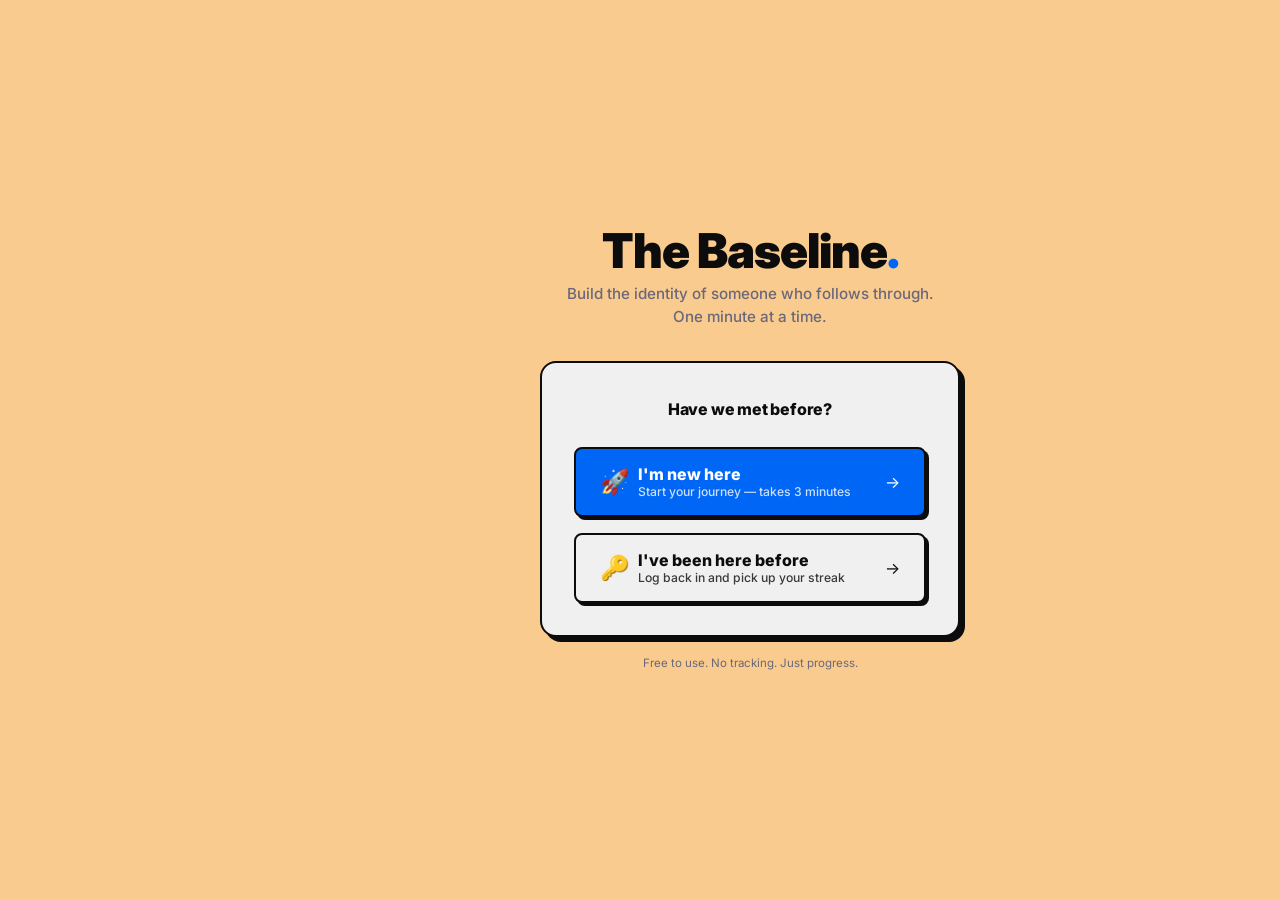
==== auth.html @ cad3fcec "Add files via upload" ====
<!DOCTYPE html>
<html lang="en">
<head>
  <meta charset="UTF-8"/>
  <meta name="viewport" content="width=device-width, initial-scale=1.0, viewport-fit=cover"/>
  <meta name="description" content="The Baseline System — build identity-level habits starting with 60 seconds."/>
  <title>The Baseline System</title>
  <link rel="stylesheet" href="style.css"/>
  <style>
    /* ── Auth-only overrides ── */
    body {
      padding-bottom: 0;
      display: flex;
      flex-direction: column;
      min-height: 100dvh;
    }

    /* ── Full-viewport auth shell ── */
    .auth-shell {
      flex: 1;
      display: flex;
      flex-direction: column;
      align-items: center;
      justify-content: center;
      padding: var(--space-lg) var(--space-md);
      min-height: 100dvh;
    }

    /* ── View containers ── */
    .auth-view {
      width: 100%;
      max-width: 420px;
      animation: fadeIn 0.28s var(--ease-out);
    }
    .auth-view.hidden { display: none; }

    /* ── Landing: top brand block ── */
    .landing-brand {
      text-align: center;
      margin-bottom: var(--space-xl);
    }
    .landing-logo {
      font-size: clamp(2.2rem, 8vw, 3rem);
      font-weight: 900;
      letter-spacing: -1px;
      line-height: 1;
      color: var(--onyx);
    }
    .landing-logo span { color: var(--royal-blue); }
    .landing-dot {
      display: inline-block;
      width: 10px; height: 10px;
      background: var(--royal-blue);
      border-radius: 50%;
      margin-left: 3px;
      vertical-align: middle;
      position: relative;
      bottom: 4px;
    }
    .landing-tagline {
      font-size: 0.95rem;
      color: var(--text-secondary);
      margin-top: var(--space-sm);
      font-weight: 500;
      line-height: 1.5;
    }

    /* ── Landing: choice card ── */
    .choice-card {
      background: var(--platinum);
      border: var(--border-width) var(--border-style);
      border-radius: var(--radius-lg);
      padding: var(--space-xl) var(--space-xl);
      box-shadow: var(--card-shadow-lg);
    }
    .choice-question {
      font-size: 1rem;
      font-weight: 800;
      text-align: center;
      margin-bottom: var(--space-lg);
      color: var(--text-primary);
      letter-spacing: -0.2px;
    }
    .choice-buttons {
      display: flex;
      flex-direction: column;
      gap: var(--space-md);
    }
    .choice-btn {
      display: flex;
      flex-direction: column;
      align-items: flex-start;
      gap: 4px;
      padding: var(--space-md) var(--space-lg);
      border-radius: var(--radius-sm);
      border: var(--border-width) var(--border-style);
      font-family: inherit;
      cursor: pointer;
      transition: var(--transition);
      text-align: left;
      width: 100%;
    }
    .choice-btn .btn-headline {
      font-size: 1rem;
      font-weight: 800;
      line-height: 1.2;
    }
    .choice-btn .btn-sub {
      font-size: 0.76rem;
      font-weight: 500;
      opacity: 0.8;
    }
    .choice-btn-new {
      background: var(--royal-blue);
      color: #fff;
      box-shadow: var(--btn-shadow);
    }
    .choice-btn-new:hover {
      background: var(--action-hover);
      transform: translate(-1px, -1px);
      box-shadow: 4px 4px 0 var(--onyx);
    }
    .choice-btn-new:active {
      transform: translate(2px, 2px);
      box-shadow: 1px 1px 0 var(--onyx);
    }
    .choice-btn-returning {
      background: var(--platinum);
      color: var(--text-primary);
      box-shadow: var(--btn-shadow);
    }
    .choice-btn-returning:hover {
      background: var(--surface-inset);
      transform: translate(-1px, -1px);
      box-shadow: 4px 4px 0 var(--onyx);
    }
    .choice-btn-returning:active {
      transform: translate(2px, 2px);
      box-shadow: 1px 1px 0 var(--onyx);
    }
    .choice-arrow {
      margin-left: auto;
      font-size: 1rem;
      align-self: center;
      flex-shrink: 0;
    }
    .choice-btn-inner {
      display: flex;
      align-items: center;
      width: 100%;
      gap: var(--space-sm);
    }
    .choice-btn-icon {
      font-size: 1.5rem;
      flex-shrink: 0;
    }
    .choice-btn-text { flex: 1; }

    /* ── Login / Register: form card ── */
    .form-card {
      background: var(--platinum);
      border: var(--border-width) var(--border-style);
      border-radius: var(--radius-lg);
      padding: var(--space-xl);
      box-shadow: var(--card-shadow-lg);
    }
    .form-card-header {
      display: flex;
      align-items: center;
      gap: var(--space-md);
      margin-bottom: var(--space-xl);
    }
    .back-btn {
      width: 36px; height: 36px;
      border: var(--border-width) var(--border-style);
      border-radius: var(--radius-sm);
      background: var(--platinum);
      box-shadow: 2px 2px 0 var(--onyx);
      display: flex; align-items: center; justify-content: center;
      font-size: 1rem; flex-shrink: 0;
      transition: var(--transition);
      cursor: pointer;
    }
    .back-btn:hover {
      transform: translate(-1px, -1px);
      box-shadow: 3px 3px 0 var(--onyx);
    }
    .back-btn:active {
      transform: translate(1px, 1px);
      box-shadow: none;
    }
    .form-card-title   { font-size: 1.3rem; font-weight: 900; letter-spacing: -0.4px; }
    .form-card-sub     { font-size: 0.8rem; color: var(--text-secondary); margin-top: 2px; }

    /* Password strength */
    .pw-strength-bar {
      height: 4px;
      background: var(--surface-inset);
      border-radius: 2px;
      overflow: hidden;
      margin-top: var(--space-xs);
    }
    .pw-strength-fill {
      height: 100%;
      border-radius: 2px;
      width: 0%;
      transition: width 0.3s var(--ease-out), background 0.3s;
    }
    .pw-strength-label {
      font-size: 0.68rem;
      font-weight: 700;
      margin-top: 3px;
      color: var(--text-secondary);
    }

    /* ── Footer note ── */
    .auth-footer-note {
      text-align: center;
      font-size: 0.72rem;
      color: var(--text-secondary);
      margin-top: var(--space-md);
      padding: 0 var(--space-md);
    }

    /* ── New-user journey steps ── */
    .journey-steps {
      display: flex;
      align-items: center;
      justify-content: center;
      gap: 6px;
      margin-bottom: var(--space-xl);
    }
    .journey-step {
      display: flex;
      flex-direction: column;
      align-items: center;
      gap: 4px;
    }
    .step-dot {
      width: 28px; height: 28px;
      border-radius: var(--radius-xs);
      border: var(--border-width) var(--border-style);
      display: flex; align-items: center; justify-content: center;
      font-size: 0.72rem; font-weight: 900;
      background: var(--surface-inset);
      color: var(--text-secondary);
    }
    .step-dot.active {
      background: var(--royal-blue);
      color: #fff;
      border-color: var(--onyx);
      box-shadow: 2px 2px 0 var(--onyx);
    }
    .step-dot.done {
      background: var(--success);
      color: #fff;
      border-color: var(--onyx);
    }
    .step-label {
      font-size: 0.6rem;
      font-weight: 700;
      color: var(--text-secondary);
      letter-spacing: 0.3px;
      text-transform: uppercase;
    }
    .step-connector {
      width: 24px; height: 2px;
      background: var(--border-subtle);
      margin-bottom: 14px;
      border-radius: 1px;
    }
    .step-connector.done { background: var(--success); }

    /* ── Input row (icon + field) ── */
    .input-icon-wrap {
      position: relative;
    }
    .input-icon-wrap .form-input {
      padding-left: 40px;
    }
    .input-icon-wrap .input-icon {
      position: absolute;
      left: 13px; top: 50%;
      transform: translateY(-50%);
      font-size: 1rem;
      pointer-events: none;
    }
    .input-icon-wrap .pw-toggle {
      position: absolute;
      right: 12px; top: 50%;
      transform: translateY(-50%);
      font-size: 0.75rem;
      font-weight: 700;
      color: var(--dim-grey);
      cursor: pointer;
      padding: 4px;
      background: none;
      border: none;
    }
  </style>
</head>
<body>

<div class="auth-shell">

  <!-- ════════════════════════════════════════
       VIEW 1 — LANDING
       ════════════════════════════════════════ -->
  <div class="auth-view" id="view-landing">

    <div class="landing-brand">
      <div class="landing-logo">
        The Baseline<span>.</span>
      </div>
      <p class="landing-tagline">
        Build the identity of someone who follows through.<br/>
        One minute at a time.
      </p>
    </div>

    <div class="choice-card">
      <p class="choice-question">Have we met before?</p>
      <div class="choice-buttons">

        <!-- "I'm new here" → realize.html -->
        <button class="choice-btn choice-btn-new" id="btn-new">
          <div class="choice-btn-inner">
            <span class="choice-btn-icon">🚀</span>
            <div class="choice-btn-text">
              <div class="btn-headline">I'm new here</div>
              <div class="btn-sub">Start your journey — takes 3 minutes</div>
            </div>
            <span class="choice-arrow">→</span>
          </div>
        </button>

        <!-- "I've been here before" → login view -->
        <button class="choice-btn choice-btn-returning" id="btn-returning">
          <div class="choice-btn-inner">
            <span class="choice-btn-icon">🔑</span>
            <div class="choice-btn-text">
              <div class="btn-headline">I've been here before</div>
              <div class="btn-sub">Log back in and pick up your streak</div>
            </div>
            <span class="choice-arrow">→</span>
          </div>
        </button>

      </div>
    </div>

    <p class="auth-footer-note">
      Free to use. No tracking. Just progress.
    </p>

  </div><!-- /view-landing -->


  <!-- ════════════════════════════════════════
       VIEW 2 — LOGIN
       ════════════════════════════════════════ -->
  <div class="auth-view hidden" id="view-login">

    <div class="form-card">
      <div class="form-card-header">
        <button class="back-btn" id="login-back-btn" aria-label="Back">←</button>
        <div>
          <div class="form-card-title">Welcome back.</div>
          <div class="form-card-sub">Pick up right where you left off.</div>
        </div>
      </div>

      <form id="login-form" novalidate autocomplete="on">

        <div class="form-group">
          <label class="form-label" for="login-username">Username</label>
          <div class="input-icon-wrap">
            <span class="input-icon" aria-hidden="true">👤</span>
            <input
              class="form-input"
              type="text"
              id="login-username"
              name="username"
              placeholder="your_username"
              autocomplete="username"
              required
            />
          </div>
        </div>

        <div class="form-group">
          <label class="form-label" for="login-password">
            Password
            <span style="font-weight:400; color:var(--text-secondary); margin-left:8px; font-size:.72rem; text-transform:none; letter-spacing:0;">
              <a id="forgot-link" href="#" style="color:var(--royal-blue);">Forgot it?</a>
            </span>
          </label>
          <div class="input-icon-wrap">
            <span class="input-icon" aria-hidden="true">🔒</span>
            <input
              class="form-input"
              type="password"
              id="login-password"
              name="password"
              placeholder="••••••••"
              autocomplete="current-password"
              required
            />
            <button type="button" class="pw-toggle" data-target="login-password" aria-label="Show password">Show</button>
          </div>
        </div>

        <div id="login-error" class="form-error mb-8" style="display:none;"></div>

        <button type="submit" class="btn btn-primary btn-block btn-lg mt-8">
          Log In — Let's Go ⚡
        </button>

      </form>

      <div style="text-align:center; margin-top:var(--space-lg); font-size:0.78rem; color:var(--text-secondary);">
        New here?
        <button id="switch-to-register" style="color:var(--royal-blue); font-weight:700; font-size:0.78rem; cursor:pointer;">
          Create an account
        </button>
      </div>

    </div>

  </div><!-- /view-login -->


  <!-- ════════════════════════════════════════
       VIEW 3 — REGISTER
       (Reached via realize.html CTA)
       ════════════════════════════════════════ -->
  <div class="auth-view hidden" id="view-register">

    <!-- Journey progress indicator -->
    <div class="journey-steps">
      <div class="journey-step">
        <div class="step-dot done">✓</div>
        <div class="step-label">Guide</div>
      </div>
      <div class="step-connector done"></div>
      <div class="journey-step">
        <div class="step-dot active">2</div>
        <div class="step-label">Account</div>
      </div>
      <div class="step-connector"></div>
      <div class="journey-step">
        <div class="step-dot">3</div>
        <div class="step-label">Calibrate</div>
      </div>
      <div class="step-connector"></div>
      <div class="journey-step">
        <div class="step-dot">4</div>
        <div class="step-label">Dashboard</div>
      </div>
    </div>

    <div class="form-card">
      <div class="form-card-header">
        <button class="back-btn" id="register-back-btn" aria-label="Back to guide">←</button>
        <div>
          <div class="form-card-title">Create your account.</div>
          <div class="form-card-sub">You read the guide. Now let's lock you in.</div>
        </div>
      </div>

      <form id="register-form" novalidate autocomplete="off">

        <div class="form-group">
          <label class="form-label" for="reg-username">Username</label>
          <div class="input-icon-wrap">
            <span class="input-icon" aria-hidden="true">👤</span>
            <input
              class="form-input"
              type="text"
              id="reg-username"
              name="username"
              placeholder="choose_a_username"
              autocomplete="username"
              maxlength="24"
              required
            />
          </div>
          <span class="form-hint">This is your anonymous league name — choose wisely.</span>
        </div>

        <div class="form-group">
          <label class="form-label" for="reg-email">Email</label>
          <div class="input-icon-wrap">
            <span class="input-icon" aria-hidden="true">✉️</span>
            <input
              class="form-input"
              type="email"
              id="reg-email"
              name="email"
              placeholder="you@example.com"
              autocomplete="email"
              required
            />
          </div>
        </div>

        <div class="form-group">
          <label class="form-label" for="reg-password">Password</label>
          <div class="input-icon-wrap">
            <span class="input-icon" aria-hidden="true">🔒</span>
            <input
              class="form-input"
              type="password"
              id="reg-password"
              name="password"
              placeholder="min. 8 characters"
              autocomplete="new-password"
              minlength="8"
              required
            />
            <button type="button" class="pw-toggle" data-target="reg-password" aria-label="Show password">Show</button>
          </div>
          <div class="pw-strength-bar">
            <div class="pw-strength-fill" id="pw-strength-fill"></div>
          </div>
          <div class="pw-strength-label" id="pw-strength-label"></div>
        </div>

        <div class="form-group">
          <label class="form-label" for="reg-password-confirm">Confirm Password</label>
          <div class="input-icon-wrap">
            <span class="input-icon" aria-hidden="true">✅</span>
            <input
              class="form-input"
              type="password"
              id="reg-password-confirm"
              name="password-confirm"
              placeholder="repeat password"
              autocomplete="new-password"
              required
            />
          </div>
        </div>

        <div id="register-error" class="form-error mb-8" style="display:none;"></div>

        <button type="submit" class="btn btn-primary btn-block btn-lg mt-8">
          Create Account → Calibrate 🎯
        </button>

      </form>

      <p class="auth-footer-note mt-16" style="font-size:.7rem;">
        Already have an account?
        <button id="switch-to-login" style="color:var(--royal-blue); font-weight:700; font-size:.7rem; cursor:pointer;">
          Log in instead
        </button>
      </p>

    </div>

  </div><!-- /view-register -->

</div><!-- /auth-shell -->


<script src="layout.js"></script>
<script>
/* ── Auth View Manager ───────────────────────────────── */

const VIEWS = {
  landing  : document.getElementById('view-landing'),
  login    : document.getElementById('view-login'),
  register : document.getElementById('view-register'),
};

function showView(name) {
  Object.values(VIEWS).forEach(v => v?.classList.add('hidden'));
  VIEWS[name]?.classList.remove('hidden');
  // Sync URL hash without triggering a reload
  history.replaceState(null, '', name === 'landing' ? '#' : `#${name}`);
  // Focus first input if a form view
  setTimeout(() => {
    const first = VIEWS[name]?.querySelector('input:not([type="hidden"])');
    first?.focus();
  }, 60);
}

// ── Routing: check URL hash on load ──────────────────
(function routeOnLoad() {
  const hash = window.location.hash.slice(1);
  if (hash === 'register') { showView('register'); return; }
  if (hash === 'login')    { showView('login');    return; }
  showView('landing');
})();

/* ── Landing buttons ─────────────────────────────────── */

document.getElementById('btn-new').addEventListener('click', () => {
  // New users read the guide first — realize.html CTA will return them to #register
  window.location.href = 'realize.html';
});

document.getElementById('btn-returning').addEventListener('click', () => {
  showView('login');
});

/* ── Back buttons ────────────────────────────────────── */

document.getElementById('login-back-btn').addEventListener('click', () => {
  showView('landing');
});

document.getElementById('register-back-btn').addEventListener('click', () => {
  // New users came from realize.html — go back there
  history.back();
});

/* ── Cross-link switches ─────────────────────────────── */

document.getElementById('switch-to-register').addEventListener('click', () => {
  showView('register');
});
document.getElementById('switch-to-login').addEventListener('click', () => {
  showView('login');
});

/* ── Password visibility toggle ─────────────────────── */

document.querySelectorAll('.pw-toggle').forEach(btn => {
  btn.addEventListener('click', () => {
    const input = document.getElementById(btn.dataset.target);
    if (!input) return;
    const isHidden = input.type === 'password';
    input.type       = isHidden ? 'text' : 'password';
    btn.textContent  = isHidden ? 'Hide' : 'Show';
  });
});

/* ── Password Strength Meter ─────────────────────────── */

const pwInput       = document.getElementById('reg-password');
const strengthFill  = document.getElementById('pw-strength-fill');
const strengthLabel = document.getElementById('pw-strength-label');

const STRENGTH_LEVELS = [
  { score: 0,  label: '',          color: 'transparent', width: '0%'   },
  { score: 1,  label: 'Too short', color: '#c0392b',     width: '20%'  },
  { score: 2,  label: 'Weak',      color: '#e67e22',     width: '40%'  },
  { score: 3,  label: 'Fair',      color: '#f1c40f',     width: '60%'  },
  { score: 4,  label: 'Good',      color: '#27ae60',     width: '80%'  },
  { score: 5,  label: 'Strong ✓',  color: '#0066f5',     width: '100%' },
];

function scorePassword(pw) {
  if (!pw || pw.length < 8) return 1;
  let score = 1;
  if (pw.length >= 12)             score++;
  if (/[A-Z]/.test(pw))            score++;
  if (/[0-9]/.test(pw))            score++;
  if (/[^A-Za-z0-9]/.test(pw))     score++;
  return Math.min(score, 5);
}

pwInput?.addEventListener('input', () => {
  const score = scorePassword(pwInput.value);
  const level = STRENGTH_LEVELS[score] || STRENGTH_LEVELS[0];
  if (strengthFill)  {
    strengthFill.style.width      = level.width;
    strengthFill.style.background = level.color;
  }
  if (strengthLabel) {
    strengthLabel.textContent = level.label;
    strengthLabel.style.color = level.color;
  }
});

/* ── Login Form Submission → index.html ─────────────── */

document.getElementById('login-form').addEventListener('submit', function(e) {
  e.preventDefault();
  clearError('login-error');

  const username = this.querySelector('#login-username').value.trim();
  const password = this.querySelector('#login-password').value;

  if (!username) { showError('login-error', 'Please enter your username.'); return; }
  if (!password) { showError('login-error', 'Please enter your password.'); return; }

  // Save session data
  Store.set('baseline_username', username);

  // Submit button: loading state
  const btn = this.querySelector('[type="submit"]');
  btn.textContent = 'Logging in…';
  btn.disabled    = true;

  setTimeout(() => { window.location.href = 'index.html'; }, 400);
});

/* ── Register Form Submission → calibrate.html ─────── */

document.getElementById('register-form').addEventListener('submit', function(e) {
  e.preventDefault();
  clearError('register-error');

  const username = this.querySelector('#reg-username').value.trim();
  const email    = this.querySelector('#reg-email').value.trim();
  const password = this.querySelector('#reg-password').value;
  const confirm  = this.querySelector('#reg-password-confirm').value;

  // Validation chain
  if (!username || username.length < 3) {
    showError('register-error', 'Username must be at least 3 characters.');
    document.getElementById('reg-username').focus();
    return;
  }
  if (!/^[a-zA-Z0-9_]+$/.test(username)) {
    showError('register-error', 'Username can only contain letters, numbers, and underscores.');
    document.getElementById('reg-username').focus();
    return;
  }
  if (!email || !/^[^\s@]+@[^\s@]+\.[^\s@]+$/.test(email)) {
    showError('register-error', 'Please enter a valid email address.');
    document.getElementById('reg-email').focus();
    return;
  }
  if (password.length < 8) {
    showError('register-error', 'Password must be at least 8 characters.');
    document.getElementById('reg-password').focus();
    return;
  }
  if (password !== confirm) {
    showError('register-error', 'Passwords do not match — please re-enter.');
    document.getElementById('reg-password-confirm').focus();
    return;
  }

  // Fresh account — initialise storage
  Store.set('baseline_username', username);
  Store.set('baseline_xp',       0);
  Store.set('baseline_streak',   0);
  Store.set('baseline_skills',   null); // will be seeded by layout.js defaults

  // Loading state
  const btn = this.querySelector('[type="submit"]');
  btn.textContent = 'Creating account…';
  btn.disabled    = true;

  setTimeout(() => { window.location.href = 'calibrate.html'; }, 450);
});

/* ── Forgot password (placeholder) ──────────────────── */

document.getElementById('forgot-link')?.addEventListener('click', e => {
  e.preventDefault();
  showToast('🔧 Password reset coming soon — check your email on file.');
});

/* ── Error helpers ───────────────────────────────────── */

function showError(id, msg) {
  const el = document.getElementById(id);
  if (!el) return;
  el.textContent    = '⚠️ ' + msg;
  el.style.display  = 'block';
  el.scrollIntoView({ behavior: 'smooth', block: 'nearest' });
}
function clearError(id) {
  const el = document.getElementById(id);
  if (el) { el.textContent = ''; el.style.display = 'none'; }
}

/* ── Store reference (layout.js exposes nothing globally
      before DOMContentLoaded, so we alias it safely) ── */
const Store = (() => {
  const get = (k, fb = null) => {
    try { const v = localStorage.getItem(k); return v === null ? fb : JSON.parse(v); }
    catch { return fb; }
  };
  const set = (k, v) => { try { localStorage.setItem(k, JSON.stringify(v)); } catch {} };
  return { get, set };
})();
</script>
</body>
</html>
---- style.css ----
/* ============================================================
   THE BASELINE SYSTEM — style.css — V2
   Theme: Apricot Cream · Platinum · Onyx · Dim Grey · Royal Blue
   Architecture: Mobile-first, scales to desktop sidebar layout
   ============================================================ */

/* ── Google Font ── */
@import url('https://fonts.googleapis.com/css2?family=Inter:wght@300;400;500;600;700;800;900&display=swap');

/* ──────────────────────────────────────────
   1. DESIGN TOKENS
   ────────────────────────────────────────── */
:root {
  /* Brand Palette */
  --apricot-cream : #facb8e;
  --platinum      : #f0f0f0;
  --onyx          : #0c0c0c;
  --dim-grey      : #6a687a;
  --royal-blue    : #0066f5;

  /* Derived / Functional */
  --bg              : var(--apricot-cream);
  --surface         : var(--platinum);
  --surface-inset   : #e4e4e4;
  --border          : var(--onyx);
  --border-subtle   : #d0cfc8;
  --text-primary    : var(--onyx);
  --text-secondary  : var(--dim-grey);
  --text-on-action  : #ffffff;
  --action          : var(--royal-blue);
  --action-hover    : #0052cc;
  --action-light    : #ddeeff;

  /* Semantic */
  --success         : #1a7a4a;
  --success-light   : #d4f0e2;
  --warning         : #b35c00;
  --warning-light   : #fdefd6;
  --danger          : #c0392b;
  --danger-light    : #fde8e6;

  /* League Metals */
  --gold            : #c9930a;
  --gold-bg         : #fdf3d0;
  --silver          : #6a687a;
  --silver-bg       : #ebebeb;
  --bronze          : #8b4f1a;
  --bronze-bg       : #fce8d5;

  /* Spacing */
  --space-xs  : 4px;
  --space-sm  : 8px;
  --space-md  : 16px;
  --space-lg  : 24px;
  --space-xl  : 32px;
  --space-2xl : 48px;

  /* Shape — moderate radius keeps the "tactile card" feel */
  --radius-xs : 4px;
  --radius-sm : 8px;
  --radius    : 12px;
  --radius-lg : 16px;
  --radius-xl : 22px;

  /* Tactile card shadow: hard offset, no blur — retro/gamified */
  --card-shadow    : 3px 3px 0px var(--onyx);
  --card-shadow-lg : 5px 5px 0px var(--onyx);
  --btn-shadow     : 3px 3px 0px var(--onyx);
  --btn-shadow-active : 1px 1px 0px var(--onyx);

  /* Borders */
  --border-width : 2px;
  --border-style : solid var(--onyx);

  /* Motion */
  --ease-out  : cubic-bezier(.4, 0, .2, 1);
  --duration  : 0.2s;
  --transition: all var(--duration) var(--ease-out);

  /* Layout */
  --nav-height     : 66px;
  --sidebar-width  : 220px;
  --content-max    : 560px;
}

/* ──────────────────────────────────────────
   2. RESET & BASE
   ────────────────────────────────────────── */
*, *::before, *::after {
  box-sizing: border-box;
  margin: 0;
  padding: 0;
}
html {
  font-size: 16px;
  -webkit-tap-highlight-color: transparent;
  scroll-behavior: smooth;
}
body {
  font-family: 'Inter', system-ui, -apple-system, sans-serif;
  background-color: var(--bg);
  color: var(--text-primary);
  min-height: 100dvh;
  padding-bottom: calc(var(--nav-height) + var(--space-lg));
  line-height: 1.6;
  -webkit-font-smoothing: antialiased;
}
a    { color: inherit; text-decoration: none; }
img  { display: block; max-width: 100%; }
ul, ol { list-style: none; }
button { cursor: pointer; border: none; background: none; font-family: inherit; color: inherit; }
input, textarea, select {
  font-family: inherit;
  color: inherit;
  background: none;
}
input:focus, textarea:focus, select:focus, button:focus-visible {
  outline: 2px solid var(--royal-blue);
  outline-offset: 2px;
}

/* ──────────────────────────────────────────
   3. TYPOGRAPHY SCALE
   ────────────────────────────────────────── */
h1 {
  font-size: clamp(1.75rem, 6vw, 2.4rem);
  font-weight: 900;
  line-height: 1.15;
  letter-spacing: -0.5px;
}
h2 {
  font-size: clamp(1.25rem, 4vw, 1.65rem);
  font-weight: 800;
  line-height: 1.25;
  letter-spacing: -0.3px;
}
h3 {
  font-size: 1rem;
  font-weight: 700;
  line-height: 1.3;
}
h4 {
  font-size: 0.875rem;
  font-weight: 600;
}
p {
  font-size: 0.9rem;
  color: var(--text-secondary);
  line-height: 1.75;
}
.label {
  font-size: 0.68rem;
  font-weight: 700;
  letter-spacing: 1.2px;
  text-transform: uppercase;
  color: var(--text-secondary);
}
strong { font-weight: 700; color: var(--text-primary); }

/* ──────────────────────────────────────────
   4. PAGE LAYOUT & CONTAINERS
   ────────────────────────────────────────── */
.page-wrapper {
  max-width: var(--content-max);
  margin: 0 auto;
  padding: 0 var(--space-md);
}

/* Desktop: sidebar shifts content right */
@media (min-width: 768px) {
  body {
    padding-bottom: 0;
    padding-left: var(--sidebar-width);
  }
  .page-wrapper {
    max-width: 700px;
    padding: 0 var(--space-xl);
  }
}
@media (min-width: 1100px) {
  .page-wrapper { max-width: 860px; }
}

/* ──────────────────────────────────────────
   5. TOP APP BAR
   ────────────────────────────────────────── */
.app-bar {
  position: sticky;
  top: 0;
  z-index: 100;
  background: var(--apricot-cream);
  border-bottom: var(--border-width) var(--border-style);
  padding: var(--space-md) var(--space-md);
  display: flex;
  align-items: center;
  justify-content: space-between;
}
.app-bar .logo {
  font-size: 1.05rem;
  font-weight: 900;
  letter-spacing: -0.4px;
  color: var(--onyx);
}
.app-bar .logo span { color: var(--royal-blue); }

.app-bar-right {
  display: flex;
  align-items: center;
  gap: var(--space-sm);
}

/* Avatar chip */
.avatar {
  width: 34px;
  height: 34px;
  border-radius: var(--radius-sm);
  background: var(--onyx);
  color: var(--apricot-cream);
  display: flex;
  align-items: center;
  justify-content: center;
  font-size: 0.75rem;
  font-weight: 800;
  border: var(--border-width) var(--border-style);
  flex-shrink: 0;
}

/* ──────────────────────────────────────────
   6. BOTTOM NAVIGATION (Mobile)
      Sidebar Navigation (Desktop ≥ 768px)
   ────────────────────────────────────────── */
.bottom-nav {
  position: fixed;
  bottom: 0;
  left: 0;
  right: 0;
  z-index: 200;
  background: var(--platinum);
  border-top: var(--border-width) var(--border-style);
  height: var(--nav-height);
  display: flex;
  align-items: stretch;
}
.nav-item {
  flex: 1;
  display: flex;
  flex-direction: column;
  align-items: center;
  justify-content: center;
  gap: 3px;
  color: var(--text-secondary);
  transition: var(--transition);
  padding: var(--space-sm) var(--space-xs);
  position: relative;
}
.nav-item:hover  { color: var(--text-primary); }
.nav-item.active { color: var(--royal-blue); }
.nav-item.active::after {
  content: '';
  position: absolute;
  top: 0; left: 50%;
  transform: translateX(-50%);
  width: 30px; height: 3px;
  background: var(--royal-blue);
  border-radius: 0 0 var(--radius-xs) var(--radius-xs);
}
.nav-icon  { font-size: 1.25rem; line-height: 1; }
.nav-label {
  font-size: 0.62rem;
  font-weight: 700;
  letter-spacing: 0.4px;
  text-transform: uppercase;
}

/* ── Desktop Sidebar ── */
@media (min-width: 768px) {
  .bottom-nav {
    position: fixed;
    left: 0; top: 0; bottom: 0; right: auto;
    flex-direction: column;
    width: var(--sidebar-width);
    height: 100dvh;
    border-top: none;
    border-right: var(--border-width) var(--border-style);
    padding: var(--space-lg) var(--space-sm);
    gap: var(--space-xs);
    align-items: stretch;
    justify-content: flex-start;
    overflow-y: auto;
  }
  .nav-brand {
    display: block !important;
    font-size: 1.05rem;
    font-weight: 900;
    padding: var(--space-sm) var(--space-md);
    margin-bottom: var(--space-md);
    color: var(--onyx);
    letter-spacing: -0.4px;
  }
  .nav-brand span { color: var(--royal-blue); }
  .nav-item {
    flex-direction: row;
    justify-content: flex-start;
    flex: 0;
    gap: var(--space-sm);
    border-radius: var(--radius-sm);
    padding: 11px var(--space-md);
  }
  .nav-item.active {
    background: var(--action-light);
  }
  .nav-item.active::after {
    top: 50%; left: 0;
    transform: translateY(-50%);
    width: 3px; height: 26px;
    border-radius: 0 var(--radius-xs) var(--radius-xs) 0;
  }
  .nav-label {
    font-size: 0.875rem;
    text-transform: none;
    letter-spacing: 0;
    font-weight: 600;
  }
  .nav-icon { font-size: 1.1rem; }
}

/* ──────────────────────────────────────────
   7. CARDS  (Platinum + Onyx hard-shadow)
   ────────────────────────────────────────── */
.card {
  background: var(--surface);
  border: var(--border-width) var(--border-style);
  border-radius: var(--radius);
  padding: var(--space-md) var(--space-md);
  box-shadow: var(--card-shadow);
  position: relative;
}
.card + .card { margin-top: var(--space-md); }

.card-lg { box-shadow: var(--card-shadow-lg); }

.card-header {
  display: flex;
  align-items: center;
  justify-content: space-between;
  margin-bottom: var(--space-md);
  gap: var(--space-sm);
}
.card-header h3 { font-size: 0.95rem; }

/* Inset / nested card */
.card-inset {
  background: var(--surface-inset);
  border: 1px solid var(--border-subtle);
  border-radius: var(--radius-sm);
  padding: var(--space-md);
}

/* Tinted cards */
.card-blue    { background: var(--action-light);   border-color: var(--royal-blue); box-shadow: 3px 3px 0 var(--royal-blue); }
.card-success { background: var(--success-light);  border-color: var(--success);    box-shadow: 3px 3px 0 var(--success); }
.card-warning { background: var(--warning-light);  border-color: var(--warning);    box-shadow: 3px 3px 0 var(--warning); }
.card-danger  { background: var(--danger-light);   border-color: var(--danger);     box-shadow: 3px 3px 0 var(--danger); }

/* ──────────────────────────────────────────
   8. BUTTONS
   ────────────────────────────────────────── */
.btn {
  display: inline-flex;
  align-items: center;
  justify-content: center;
  gap: var(--space-sm);
  padding: 11px 22px;
  border-radius: var(--radius-sm);
  font-size: 0.9rem;
  font-weight: 700;
  border: var(--border-width) var(--border-style);
  box-shadow: var(--btn-shadow);
  transition: var(--transition);
  letter-spacing: 0.1px;
  white-space: nowrap;
}
.btn:hover:not(:disabled) {
  transform: translate(-1px, -1px);
  box-shadow: 4px 4px 0 var(--onyx);
}
.btn:active:not(:disabled) {
  transform: translate(2px, 2px);
  box-shadow: var(--btn-shadow-active);
}

/* Primary */
.btn-primary {
  background: var(--royal-blue);
  color: var(--text-on-action);
  border-color: var(--onyx);
}
.btn-primary:hover:not(:disabled) { background: var(--action-hover); }

/* Ghost / Outline */
.btn-ghost {
  background: var(--surface);
  color: var(--text-primary);
  border-color: var(--onyx);
}
.btn-ghost:hover:not(:disabled) { background: var(--surface-inset); }

/* Success */
.btn-success {
  background: var(--success);
  color: #fff;
  border-color: var(--onyx);
}

/* Danger */
.btn-danger {
  background: var(--danger);
  color: #fff;
  border-color: var(--onyx);
}

/* Dark / Onyx fill */
.btn-dark {
  background: var(--onyx);
  color: var(--apricot-cream);
  border-color: var(--onyx);
  box-shadow: none;
}
.btn-dark:hover:not(:disabled) {
  background: #222;
  box-shadow: none;
}
.btn-dark:active:not(:disabled) {
  transform: none;
  box-shadow: none;
}

/* Sizes */
.btn-sm  { padding: 7px 14px; font-size: 0.78rem; border-radius: var(--radius-xs); }
.btn-lg  { padding: 14px 28px; font-size: 1rem; }
.btn-block { width: 100%; }

/* Disabled */
.btn:disabled, .btn[aria-disabled="true"] {
  opacity: 0.38;
  cursor: not-allowed;
  transform: none !important;
  box-shadow: 1px 1px 0 var(--dim-grey) !important;
  border-color: var(--dim-grey) !important;
}

/* ──────────────────────────────────────────
   9. FORM ELEMENTS
   ────────────────────────────────────────── */
.form-group {
  display: flex;
  flex-direction: column;
  gap: var(--space-xs);
  margin-bottom: var(--space-md);
}
.form-label {
  font-size: 0.8rem;
  font-weight: 700;
  color: var(--text-primary);
  letter-spacing: 0.2px;
}
.form-input {
  width: 100%;
  padding: 11px 14px;
  border: var(--border-width) var(--border-style);
  border-radius: var(--radius-sm);
  background: var(--surface);
  font-size: 0.9rem;
  font-weight: 500;
  color: var(--text-primary);
  transition: var(--transition);
  box-shadow: 2px 2px 0 var(--onyx);
}
.form-input::placeholder { color: var(--dim-grey); font-weight: 400; }
.form-input:focus {
  outline: none;
  border-color: var(--royal-blue);
  box-shadow: 2px 2px 0 var(--royal-blue);
}
.form-error {
  font-size: 0.75rem;
  color: var(--danger);
  font-weight: 600;
}
.form-hint {
  font-size: 0.75rem;
  color: var(--text-secondary);
}

/* ──────────────────────────────────────────
   10. PROGRESS BAR
   ────────────────────────────────────────── */
.progress-track {
  background: var(--surface-inset);
  border: 1.5px solid var(--onyx);
  border-radius: var(--radius-xs);
  height: 10px;
  overflow: hidden;
}
.progress-fill {
  height: 100%;
  border-radius: 2px;
  background: var(--royal-blue);
  transition: width 0.6s var(--ease-out);
}
.progress-fill.green   { background: var(--success); }
.progress-fill.warning { background: var(--warning); }

/* XP bar variant — taller, with inner label */
.xp-track {
  background: var(--surface-inset);
  border: var(--border-width) var(--border-style);
  border-radius: var(--radius-xs);
  height: 16px;
  overflow: hidden;
  position: relative;
}
.xp-fill {
  height: 100%;
  background: linear-gradient(90deg, var(--royal-blue), #4d9dff);
  border-radius: 2px;
  transition: width 0.7s var(--ease-out);
}

/* ──────────────────────────────────────────
   11. BADGES, TAGS & CHIPS
   ────────────────────────────────────────── */
.badge {
  display: inline-flex;
  align-items: center;
  gap: 5px;
  padding: 3px 10px;
  border-radius: var(--radius-xs);
  font-size: 0.72rem;
  font-weight: 800;
  border: 1.5px solid currentColor;
  letter-spacing: 0.3px;
  text-transform: uppercase;
}
.badge-blue    { color: var(--royal-blue); background: var(--action-light); }
.badge-green   { color: var(--success);    background: var(--success-light); }
.badge-warning { color: var(--warning);    background: var(--warning-light); }
.badge-onyx    { color: var(--apricot-cream); background: var(--onyx); border-color: var(--onyx); }
.badge-streak  { color: var(--warning);    background: var(--warning-light); }

/* Level pill */
.level-pill {
  display: inline-flex;
  align-items: center;
  padding: 4px 12px;
  background: var(--onyx);
  color: var(--apricot-cream);
  border-radius: var(--radius-xs);
  font-size: 0.75rem;
  font-weight: 900;
  letter-spacing: 0.5px;
  border: var(--border-width) var(--border-style);
}

/* ──────────────────────────────────────────
   12. DIVIDER
   ────────────────────────────────────────── */
.divider {
  height: 2px;
  background: var(--onyx);
  margin: var(--space-md) 0;
  border-radius: 1px;
}
.divider-subtle {
  height: 1px;
  background: var(--border-subtle);
  margin: var(--space-md) 0;
}

/* ──────────────────────────────────────────
   13. HERO SECTION
   ────────────────────────────────────────── */
.hero {
  padding: var(--space-xl) 0 var(--space-lg);
}
.hero .greeting {
  font-size: 0.82rem;
  font-weight: 700;
  color: var(--text-secondary);
  letter-spacing: 0.5px;
  text-transform: uppercase;
  margin-bottom: var(--space-xs);
}
.hero h1 span { color: var(--royal-blue); }
.hero p {
  font-size: 0.925rem;
  color: var(--text-secondary);
  margin-top: var(--space-sm);
  max-width: 380px;
}

/* ──────────────────────────────────────────
   14. MODAL BOTTOM SHEET
   ────────────────────────────────────────── */
.modal-overlay {
  display: none;
  position: fixed;
  inset: 0;
  z-index: 500;
  background: rgba(12, 12, 12, 0.55);
  align-items: flex-end;
  justify-content: center;
}
.modal-overlay.open { display: flex; }

.modal-sheet {
  background: var(--platinum);
  border: var(--border-width) var(--border-style);
  border-bottom: none;
  border-radius: var(--radius-xl) var(--radius-xl) 0 0;
  padding: var(--space-xl) var(--space-lg) var(--space-2xl);
  width: 100%;
  max-width: var(--content-max);
  animation: slideUp 0.26s var(--ease-out);
  box-shadow: 0 -4px 0 var(--onyx);
}
.modal-handle {
  width: 40px; height: 4px;
  background: var(--dim-grey);
  border-radius: 99px;
  margin: 0 auto var(--space-lg);
  display: block;
}

@media (min-width: 768px) {
  .modal-overlay { align-items: center; }
  .modal-sheet {
    border: var(--border-width) var(--border-style);
    border-radius: var(--radius-xl);
    max-width: 460px;
    box-shadow: var(--card-shadow-lg);
  }
}

/* ──────────────────────────────────────────
   15. TAB BAR
   ────────────────────────────────────────── */
.tab-container { width: 100%; }

.tab-bar {
  display: flex;
  background: var(--surface-inset);
  border: var(--border-width) var(--border-style);
  border-radius: var(--radius-sm);
  padding: 3px;
  gap: 3px;
  margin-bottom: var(--space-lg);
}
.tab-btn {
  flex: 1;
  padding: 9px var(--space-sm);
  border-radius: var(--radius-xs);
  font-size: 0.8rem;
  font-weight: 700;
  color: var(--text-secondary);
  transition: var(--transition);
  text-align: center;
}
.tab-btn.active {
  background: var(--surface);
  color: var(--text-primary);
  border: 1.5px solid var(--onyx);
  box-shadow: 2px 2px 0 var(--onyx);
}
.tab-btn:not(.active):hover { color: var(--text-primary); }

.tab-content          { display: none; }
.tab-content.active   { display: block; animation: fadeIn 0.2s var(--ease-out); }

/* ──────────────────────────────────────────
   16. GOAL / TASK ROWS
   ────────────────────────────────────────── */
.task-row {
  display: flex;
  align-items: center;
  gap: var(--space-md);
  padding: var(--space-md) 0;
  border-bottom: 1.5px solid var(--border-subtle);
}
.task-row:last-child { border-bottom: none; padding-bottom: 0; }
.task-row:first-child { padding-top: 0; }

.task-icon {
  width: 44px; height: 44px;
  border-radius: var(--radius-sm);
  border: 2px solid var(--onyx);
  display: flex;
  align-items: center;
  justify-content: center;
  font-size: 1.2rem;
  flex-shrink: 0;
  background: var(--surface);
  box-shadow: 2px 2px 0 var(--onyx);
}
.task-info { flex: 1; min-width: 0; }
.task-name {
  font-size: 0.9rem;
  font-weight: 700;
  margin-bottom: 3px;
  white-space: nowrap;
  overflow: hidden;
  text-overflow: ellipsis;
}
.task-sub {
  font-size: 0.75rem;
  color: var(--text-secondary);
  margin-bottom: 6px;
}
.task-check {
  width: 32px; height: 32px;
  border-radius: var(--radius-xs);
  border: 2px solid var(--onyx);
  display: flex;
  align-items: center;
  justify-content: center;
  font-size: 1rem;
  flex-shrink: 0;
  transition: var(--transition);
  background: var(--surface);
  box-shadow: 2px 2px 0 var(--onyx);
}
.task-check.done {
  background: var(--success);
  border-color: var(--success);
  color: #fff;
  box-shadow: 2px 2px 0 var(--onyx);
}

/* ──────────────────────────────────────────
   17. TIMER UI
   ────────────────────────────────────────── */
.timer-wrap {
  display: flex;
  flex-direction: column;
  align-items: center;
  gap: var(--space-md);
  padding: var(--space-lg) 0;
}
.timer-display {
  width: 160px; height: 160px;
  border-radius: 50%;
  border: var(--border-width) var(--border-style);
  background: var(--surface);
  box-shadow: var(--card-shadow-lg);
  display: flex;
  align-items: center;
  justify-content: center;
  position: relative;
  overflow: hidden;
}
.timer-display::before {
  content: '';
  position: absolute;
  inset: 8px;
  border-radius: 50%;
  border: 2px solid var(--border-subtle);
}
.timer-number {
  font-size: 2.8rem;
  font-weight: 900;
  color: var(--text-primary);
  letter-spacing: -2px;
  position: relative;
  z-index: 1;
}
.timer-label {
  font-size: 0.7rem;
  font-weight: 700;
  letter-spacing: 1px;
  text-transform: uppercase;
  color: var(--text-secondary);
  text-align: center;
}
/* SVG ring progress — injected via JS */
.timer-svg {
  position: absolute; inset: 0;
  transform: rotate(-90deg);
  border-radius: 50%;
}
.timer-track { fill: none; stroke: var(--surface-inset); stroke-width: 6; }
.timer-ring  { fill: none; stroke: var(--royal-blue); stroke-width: 6; stroke-linecap: round; transition: stroke-dashoffset 1s linear; }
.timer-ring.done  { stroke: var(--success); }

/* Calibration big timer variant */
.timer-calibrate .timer-display {
  width: 200px; height: 200px;
  box-shadow: 6px 6px 0 var(--onyx);
}
.timer-calibrate .timer-number { font-size: 3.5rem; }

/* ──────────────────────────────────────────
   18. SKILL / MASTERY GRID
   ────────────────────────────────────────── */
.skills-grid {
  display: grid;
  grid-template-columns: 1fr 1fr;
  gap: var(--space-md);
}
@media (min-width: 600px)  { .skills-grid { grid-template-columns: repeat(3, 1fr); } }
@media (min-width: 900px)  { .skills-grid { grid-template-columns: repeat(4, 1fr); } }

.skill-card {
  background: var(--surface);
  border: var(--border-width) var(--border-style);
  border-radius: var(--radius);
  padding: var(--space-md) var(--space-sm);
  display: flex;
  flex-direction: column;
  gap: var(--space-sm);
  transition: var(--transition);
  cursor: pointer;
  box-shadow: var(--card-shadow);
}
.skill-card:hover {
  transform: translate(-2px, -2px);
  box-shadow: 5px 5px 0 var(--onyx);
}
.skill-card:active {
  transform: translate(1px, 1px);
  box-shadow: 1px 1px 0 var(--onyx);
}
.skill-icon    { font-size: 1.8rem; }
.skill-name    { font-size: 0.9rem; font-weight: 800; }
.skill-desc    { font-size: 0.75rem; color: var(--text-secondary); line-height: 1.5; }
.skill-meta    { display: flex; align-items: center; justify-content: space-between; margin-top: auto; }
.skill-level   { font-size: 0.72rem; font-weight: 800; color: var(--royal-blue); letter-spacing: 0.3px; }

/* Skills inventory row (skills.html full view) */
.skill-inv-row {
  display: flex;
  align-items: center;
  gap: var(--space-md);
  padding: var(--space-md) 0;
  border-bottom: 1.5px solid var(--border-subtle);
}
.skill-inv-row:last-child { border-bottom: none; }
.skill-inv-icon {
  width: 48px; height: 48px;
  border-radius: var(--radius-sm);
  border: var(--border-width) var(--border-style);
  background: var(--surface);
  box-shadow: 2px 2px 0 var(--onyx);
  display: flex; align-items: center; justify-content: center;
  font-size: 1.4rem; flex-shrink: 0;
}
.skill-inv-info { flex: 1; min-width: 0; }
.skill-inv-name { font-size: 0.9rem; font-weight: 800; margin-bottom: 2px; }
.skill-inv-sub  { font-size: 0.72rem; color: var(--text-secondary); margin-bottom: 6px; }
.skill-inv-xp   { font-size: 0.72rem; font-weight: 700; color: var(--text-secondary); text-align: right; flex-shrink: 0; }

/* ──────────────────────────────────────────
   19. LEADERBOARD (social)
   ────────────────────────────────────────── */
.league-row {
  display: flex;
  align-items: center;
  gap: var(--space-sm);
  padding: 9px var(--space-sm);
  border-radius: var(--radius-sm);
  transition: var(--transition);
  margin-bottom: 4px;
}
.league-row.you {
  background: var(--action-light);
  border: var(--border-width) solid var(--royal-blue);
  box-shadow: 2px 2px 0 var(--royal-blue);
}
.league-row.rank-1 { background: var(--gold-bg);   border: var(--border-width) solid var(--gold);   box-shadow: 2px 2px 0 var(--gold); }
.league-row.rank-2 { background: var(--silver-bg); border: var(--border-width) solid var(--silver); box-shadow: 2px 2px 0 var(--silver); }
.league-row.rank-3 { background: var(--bronze-bg); border: var(--border-width) solid var(--bronze); box-shadow: 2px 2px 0 var(--bronze); }

.league-rank  { font-size: 0.8rem; font-weight: 800; width: 22px; text-align: center; flex-shrink: 0; }
.league-avatar {
  width: 34px; height: 34px; border-radius: var(--radius-xs);
  border: 1.5px solid var(--onyx);
  display: flex; align-items: center; justify-content: center;
  font-size: 0.78rem; font-weight: 800; color: #fff; flex-shrink: 0;
}
.league-name  { flex: 1; font-size: 0.875rem; font-weight: 600; }
.league-pts   { font-size: 0.8rem; font-weight: 800; color: var(--royal-blue); }

.delta-chip {
  font-size: 0.68rem; font-weight: 800;
  padding: 2px 7px; border-radius: var(--radius-xs);
  flex-shrink: 0;
}
.delta-up   { background: var(--success-light); color: var(--success); }
.delta-down { background: var(--danger-light);  color: var(--danger); }
.delta-you  { background: var(--action-light);  color: var(--royal-blue); }

/* ──────────────────────────────────────────
   20. AUTH PAGE (auth.html)
   ────────────────────────────────────────── */
.auth-page {
  min-height: 100dvh;
  display: flex;
  flex-direction: column;
  align-items: center;
  justify-content: center;
  padding: var(--space-lg) var(--space-md);
  background: var(--apricot-cream);
}
.auth-card {
  width: 100%;
  max-width: 420px;
  background: var(--platinum);
  border: var(--border-width) var(--border-style);
  border-radius: var(--radius-lg);
  padding: var(--space-xl) var(--space-xl);
  box-shadow: var(--card-shadow-lg);
}
.auth-logo {
  text-align: center;
  font-size: 1.5rem;
  font-weight: 900;
  letter-spacing: -0.5px;
  margin-bottom: var(--space-xs);
  color: var(--onyx);
}
.auth-logo span { color: var(--royal-blue); }
.auth-tagline {
  text-align: center;
  font-size: 0.82rem;
  color: var(--text-secondary);
  margin-bottom: var(--space-xl);
}
.auth-toggle {
  display: flex;
  background: var(--surface-inset);
  border: var(--border-width) var(--border-style);
  border-radius: var(--radius-sm);
  padding: 3px;
  gap: 3px;
  margin-bottom: var(--space-xl);
}
.auth-toggle-btn {
  flex: 1;
  padding: 9px;
  font-size: 0.85rem;
  font-weight: 700;
  border-radius: var(--radius-xs);
  color: var(--text-secondary);
  transition: var(--transition);
}
.auth-toggle-btn.active {
  background: var(--surface);
  color: var(--text-primary);
  border: 1.5px solid var(--onyx);
  box-shadow: 2px 2px 0 var(--onyx);
}
.auth-divider {
  display: flex;
  align-items: center;
  gap: var(--space-sm);
  margin: var(--space-md) 0;
}
.auth-divider span {
  font-size: 0.75rem;
  color: var(--text-secondary);
  white-space: nowrap;
}
.auth-divider::before, .auth-divider::after {
  content: '';
  flex: 1;
  height: 1px;
  background: var(--border-subtle);
}
.auth-footer {
  text-align: center;
  font-size: 0.78rem;
  color: var(--text-secondary);
  margin-top: var(--space-md);
}
.auth-footer a { color: var(--royal-blue); font-weight: 700; }

/* ──────────────────────────────────────────
   21. CALIBRATE PAGE (calibrate.html)
   ────────────────────────────────────────── */
.calibrate-page {
  min-height: 100dvh;
  display: flex;
  flex-direction: column;
  background: var(--apricot-cream);
}
.calibrate-content {
  flex: 1;
  display: flex;
  flex-direction: column;
  align-items: center;
  justify-content: center;
  text-align: center;
  padding: var(--space-lg) var(--space-md);
  max-width: var(--content-max);
  margin: 0 auto;
  width: 100%;
}
.spacebar-hint {
  display: flex;
  align-items: center;
  justify-content: center;
  gap: var(--space-sm);
  margin-top: var(--space-lg);
}
.key-chip {
  display: inline-flex;
  align-items: center;
  padding: 6px 18px;
  border: var(--border-width) var(--border-style);
  border-radius: var(--radius-sm);
  background: var(--surface);
  font-size: 0.78rem;
  font-weight: 800;
  letter-spacing: 1px;
  box-shadow: var(--btn-shadow);
  text-transform: uppercase;
}
.calibrate-result {
  display: none;
  background: var(--platinum);
  border: var(--border-width) var(--border-style);
  border-radius: var(--radius);
  padding: var(--space-lg);
  margin-top: var(--space-lg);
  box-shadow: var(--card-shadow-lg);
  width: 100%;
  max-width: 360px;
  text-align: center;
  animation: fadeIn 0.3s var(--ease-out);
}
.calibrate-result.show { display: block; }
.result-number {
  font-size: 3rem;
  font-weight: 900;
  color: var(--royal-blue);
  line-height: 1;
  margin: var(--space-sm) 0;
}
.result-label {
  font-size: 0.78rem;
  font-weight: 700;
  color: var(--text-secondary);
  letter-spacing: 0.5px;
  text-transform: uppercase;
}

/* ──────────────────────────────────────────
   22. TOAST NOTIFICATION
   ────────────────────────────────────────── */
.toast {
  position: fixed;
  bottom: calc(var(--nav-height) + var(--space-md));
  left: 50%;
  transform: translateX(-50%) translateY(12px);
  background: var(--onyx);
  color: var(--apricot-cream);
  padding: 10px 20px;
  border-radius: var(--radius-sm);
  border: var(--border-width) var(--border-style);
  font-size: 0.85rem;
  font-weight: 700;
  opacity: 0;
  transition: opacity 0.25s var(--ease-out), transform 0.25s var(--ease-out);
  z-index: 400;
  white-space: nowrap;
  pointer-events: none;
  box-shadow: 3px 3px 0 rgba(0,0,0,0.3);
}
.toast.show {
  opacity: 1;
  transform: translateX(-50%) translateY(0);
}
@media (min-width: 768px) {
  .toast { bottom: var(--space-xl); }
}

/* ──────────────────────────────────────────
   23. LEVEL-UP ALERT
   ────────────────────────────────────────── */
.levelup-overlay {
  display: none;
  position: fixed;
  inset: 0;
  z-index: 600;
  background: rgba(12, 12, 12, 0.7);
  align-items: center;
  justify-content: center;
}
.levelup-overlay.open { display: flex; }
.levelup-card {
  background: var(--platinum);
  border: var(--border-width) var(--border-style);
  border-radius: var(--radius-xl);
  padding: var(--space-2xl) var(--space-xl);
  text-align: center;
  max-width: 320px;
  width: 90%;
  box-shadow: 6px 6px 0 var(--onyx);
  animation: popIn 0.35s var(--ease-out);
}
.levelup-icon   { font-size: 3.5rem; margin-bottom: var(--space-md); }
.levelup-label  { font-size: 0.7rem; font-weight: 800; letter-spacing: 1.5px; text-transform: uppercase; color: var(--royal-blue); margin-bottom: 4px; }
.levelup-number { font-size: 4rem; font-weight: 900; line-height: 1; color: var(--onyx); letter-spacing: -2px; }

/* ──────────────────────────────────────────
   24. UTILITY CLASSES
   ────────────────────────────────────────── */
.mt-4   { margin-top: var(--space-xs); }
.mt-8   { margin-top: var(--space-sm); }
.mt-12  { margin-top: 12px; }
.mt-16  { margin-top: var(--space-md); }
.mt-20  { margin-top: 20px; }
.mt-24  { margin-top: var(--space-lg); }
.mt-32  { margin-top: var(--space-xl); }
.mb-4   { margin-bottom: var(--space-xs); }
.mb-8   { margin-bottom: var(--space-sm); }
.mb-16  { margin-bottom: var(--space-md); }
.mb-24  { margin-bottom: var(--space-lg); }

.flex           { display: flex; }
.flex-col       { flex-direction: column; }
.items-center   { align-items: center; }
.items-start    { align-items: flex-start; }
.justify-between{ justify-content: space-between; }
.justify-center { justify-content: center; }
.gap-4  { gap: var(--space-xs); }
.gap-8  { gap: var(--space-sm); }
.gap-12 { gap: 12px; }
.gap-16 { gap: var(--space-md); }
.flex-1 { flex: 1; }
.flex-shrink-0 { flex-shrink: 0; }
.w-full { width: 100%; }
.text-center { text-align: center; }
.text-right  { text-align: right; }
.font-700    { font-weight: 700; }
.font-800    { font-weight: 800; }
.font-900    { font-weight: 900; }
.text-xs     { font-size: 0.72rem; }
.text-sm     { font-size: 0.85rem; }
.text-base   { font-size: 0.9rem; }
.text-muted  { color: var(--text-secondary); }
.text-action { color: var(--royal-blue); }
.text-success{ color: var(--success); }
.text-danger { color: var(--danger); }
.overflow-hidden { overflow: hidden; }
.truncate { white-space: nowrap; overflow: hidden; text-overflow: ellipsis; }
.sr-only {
  position: absolute; width: 1px; height: 1px;
  padding: 0; margin: -1px; overflow: hidden;
  clip: rect(0,0,0,0); white-space: nowrap; border: 0;
}
/* Spacer */
.spacer-sm  { height: var(--space-sm); }
.spacer-md  { height: var(--space-md); }
.spacer-lg  { height: var(--space-lg); }
.spacer-xl  { height: var(--space-xl); }

/* ──────────────────────────────────────────
   25. KEYFRAME ANIMATIONS
   ────────────────────────────────────────── */
@keyframes fadeIn {
  from { opacity: 0; transform: translateY(8px); }
  to   { opacity: 1; transform: translateY(0); }
}
@keyframes slideUp {
  from { transform: translateY(100%); }
  to   { transform: translateY(0); }
}
@keyframes popIn {
  0%   { transform: scale(0.8); opacity: 0; }
  60%  { transform: scale(1.05); opacity: 1; }
  100% { transform: scale(1); }
}
@keyframes streakPop {
  0%   { transform: scale(1); }
  40%  { transform: scale(1.4); }
  70%  { transform: scale(0.92); }
  100% { transform: scale(1); }
}
@keyframes checkPop {
  0%   { transform: scale(0) rotate(-12deg); opacity: 0; }
  60%  { transform: scale(1.2) rotate(3deg); opacity: 1; }
  100% { transform: scale(1) rotate(0); }
}
@keyframes xpGain {
  0%   { transform: translateY(0); opacity: 1; }
  100% { transform: translateY(-24px); opacity: 0; }
}
@keyframes pulse {
  0%, 100% { opacity: 1; }
  50%       { opacity: 0.55; }
}

/* Animation helpers */
.anim-streak-pop { animation: streakPop 0.45s var(--ease-out); }
.anim-check-pop  { animation: checkPop 0.3s var(--ease-out) forwards; }
.anim-pop-in     { animation: popIn 0.35s var(--ease-out); }
.anim-fade-in    { animation: fadeIn 0.25s var(--ease-out); }
.anim-pulse      { animation: pulse 1.5s ease-in-out infinite; }

/* ──────────────────────────────────────────
   26. RESPONSIVE TWEAKS
   ────────────────────────────────────────── */
@media (min-width: 768px) {
  /* Auth card can be a bit roomier on desktop */
  .auth-card { padding: var(--space-2xl); }

  /* Calibrate: full vertical centering without nav offset */
  .calibrate-page { padding-left: var(--sidebar-width); }
  .calibrate-page .app-bar { left: var(--sidebar-width); right: 0; width: auto; }

  /* Two-column hero layout option */
  .hero-split {
    display: grid;
    grid-template-columns: 1fr 1fr;
    gap: var(--space-xl);
    align-items: center;
  }
}

@media (max-width: 360px) {
  .skills-grid { grid-template-columns: 1fr; }
  .btn { padding: 10px 16px; font-size: 0.85rem; }
  h1   { font-size: 1.5rem; }
}

/* ──────────────────────────────────────────
   27. PRINT / REDUCED MOTION
   ────────────────────────────────────────── */
@media (prefers-reduced-motion: reduce) {
  *, *::before, *::after {
    animation-duration: 0.01ms !important;
    transition-duration: 0.01ms !important;
  }
}
@media print {
  .bottom-nav, .app-bar, .toast, .modal-overlay, .levelup-overlay { display: none !important; }
  body { background: white; padding: 0; }
}
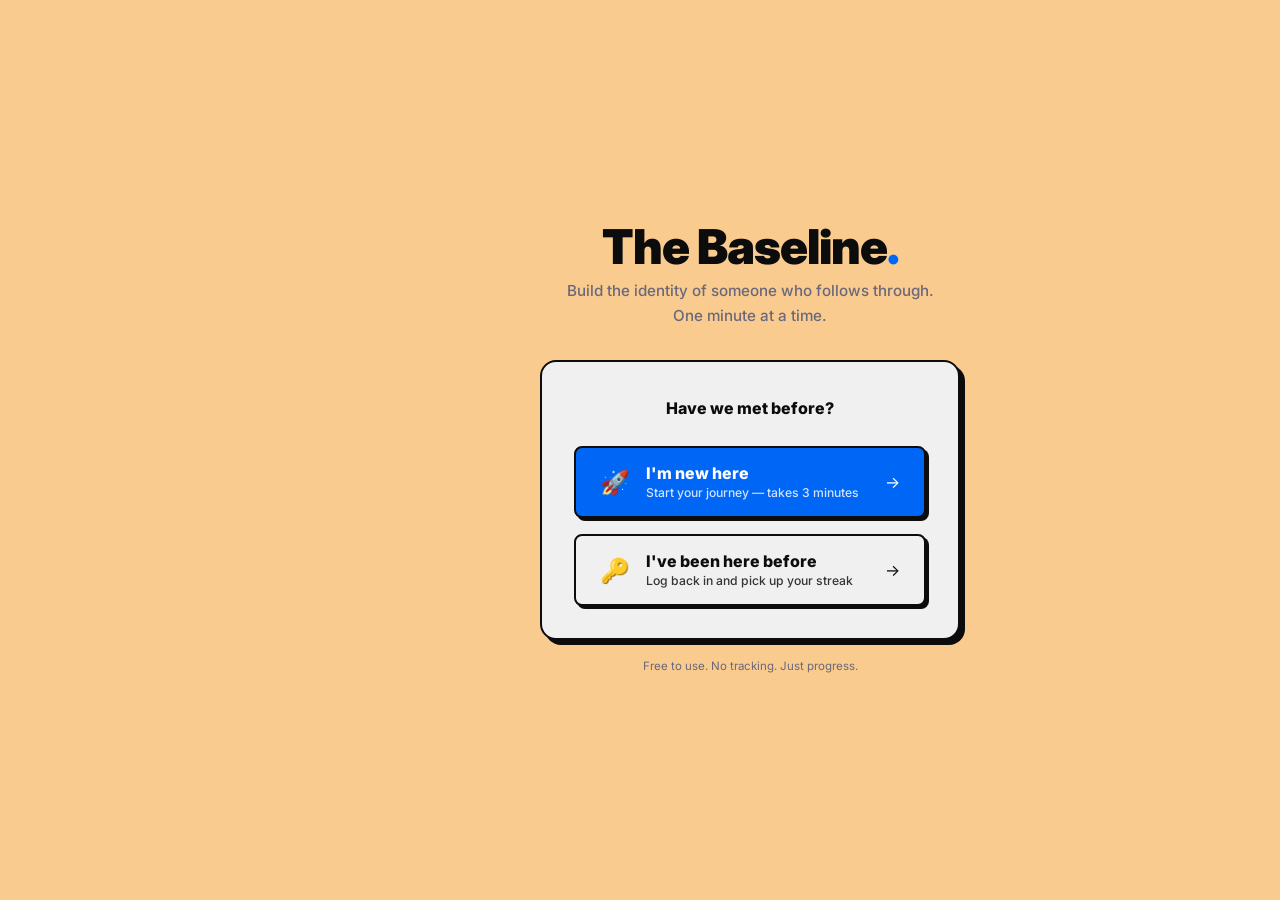
==== commit 3df2b35c: "Update auth.html" ====
--- a/auth.html
+++ b/auth.html
@@ -14,8 +14,6 @@
       flex-direction: column;
       min-height: 100dvh;
     }
-
-    /* ── Full-viewport auth shell ── */
     .auth-shell {
       flex: 1;
       display: flex;
@@ -25,8 +23,6 @@
       padding: var(--space-lg) var(--space-md);
       min-height: 100dvh;
     }
-
-    /* ── View containers ── */
     .auth-view {
       width: 100%;
       max-width: 420px;
@@ -34,7 +30,7 @@
     }
     .auth-view.hidden { display: none; }
 
-    /* ── Landing: top brand block ── */
+    /* Landing */
     .landing-brand {
       text-align: center;
       margin-bottom: var(--space-xl);
@@ -47,30 +43,18 @@
       color: var(--onyx);
     }
     .landing-logo span { color: var(--royal-blue); }
-    .landing-dot {
-      display: inline-block;
-      width: 10px; height: 10px;
-      background: var(--royal-blue);
-      border-radius: 50%;
-      margin-left: 3px;
-      vertical-align: middle;
-      position: relative;
-      bottom: 4px;
-    }
     .landing-tagline {
       font-size: 0.95rem;
       color: var(--text-secondary);
       margin-top: var(--space-sm);
       font-weight: 500;
-      line-height: 1.5;
-    }
-
-    /* ── Landing: choice card ── */
+      line-height: 1.6;
+    }
     .choice-card {
       background: var(--platinum);
       border: var(--border-width) var(--border-style);
       border-radius: var(--radius-lg);
-      padding: var(--space-xl) var(--space-xl);
+      padding: var(--space-xl);
       box-shadow: var(--card-shadow-lg);
     }
     .choice-question {
@@ -79,7 +63,6 @@
       text-align: center;
       margin-bottom: var(--space-lg);
       color: var(--text-primary);
-      letter-spacing: -0.2px;
     }
     .choice-buttons {
       display: flex;
@@ -88,9 +71,8 @@
     }
     .choice-btn {
       display: flex;
-      flex-direction: column;
-      align-items: flex-start;
-      gap: 4px;
+      align-items: center;
+      gap: var(--space-md);
       padding: var(--space-md) var(--space-lg);
       border-radius: var(--radius-sm);
       border: var(--border-width) var(--border-style);
@@ -100,63 +82,27 @@
       text-align: left;
       width: 100%;
     }
-    .choice-btn .btn-headline {
-      font-size: 1rem;
-      font-weight: 800;
-      line-height: 1.2;
-    }
-    .choice-btn .btn-sub {
-      font-size: 0.76rem;
-      font-weight: 500;
-      opacity: 0.8;
-    }
+    .choice-btn-icon { font-size: 1.5rem; flex-shrink: 0; }
+    .choice-btn-text { flex: 1; }
+    .choice-btn .btn-headline { font-size: 1rem; font-weight: 800; line-height: 1.2; }
+    .choice-btn .btn-sub      { font-size: 0.76rem; font-weight: 500; margin-top: 2px; opacity: 0.82; }
+    .choice-arrow { font-size: 1rem; flex-shrink: 0; }
     .choice-btn-new {
       background: var(--royal-blue);
       color: #fff;
       box-shadow: var(--btn-shadow);
     }
-    .choice-btn-new:hover {
-      background: var(--action-hover);
-      transform: translate(-1px, -1px);
-      box-shadow: 4px 4px 0 var(--onyx);
-    }
-    .choice-btn-new:active {
-      transform: translate(2px, 2px);
-      box-shadow: 1px 1px 0 var(--onyx);
-    }
+    .choice-btn-new:hover  { background: var(--action-hover); transform: translate(-1px,-1px); box-shadow: 4px 4px 0 var(--onyx); }
+    .choice-btn-new:active { transform: translate(2px,2px); box-shadow: 1px 1px 0 var(--onyx); }
     .choice-btn-returning {
       background: var(--platinum);
       color: var(--text-primary);
       box-shadow: var(--btn-shadow);
     }
-    .choice-btn-returning:hover {
-      background: var(--surface-inset);
-      transform: translate(-1px, -1px);
-      box-shadow: 4px 4px 0 var(--onyx);
-    }
-    .choice-btn-returning:active {
-      transform: translate(2px, 2px);
-      box-shadow: 1px 1px 0 var(--onyx);
-    }
-    .choice-arrow {
-      margin-left: auto;
-      font-size: 1rem;
-      align-self: center;
-      flex-shrink: 0;
-    }
-    .choice-btn-inner {
-      display: flex;
-      align-items: center;
-      width: 100%;
-      gap: var(--space-sm);
-    }
-    .choice-btn-icon {
-      font-size: 1.5rem;
-      flex-shrink: 0;
-    }
-    .choice-btn-text { flex: 1; }
-
-    /* ── Login / Register: form card ── */
+    .choice-btn-returning:hover  { background: var(--surface-inset); transform: translate(-1px,-1px); box-shadow: 4px 4px 0 var(--onyx); }
+    .choice-btn-returning:active { transform: translate(2px,2px); box-shadow: 1px 1px 0 var(--onyx); }
+
+    /* Form card */
     .form-card {
       background: var(--platinum);
       border: var(--border-width) var(--border-style);
@@ -178,124 +124,73 @@
       box-shadow: 2px 2px 0 var(--onyx);
       display: flex; align-items: center; justify-content: center;
       font-size: 1rem; flex-shrink: 0;
-      transition: var(--transition);
-      cursor: pointer;
-    }
-    .back-btn:hover {
-      transform: translate(-1px, -1px);
-      box-shadow: 3px 3px 0 var(--onyx);
-    }
-    .back-btn:active {
-      transform: translate(1px, 1px);
-      box-shadow: none;
-    }
-    .form-card-title   { font-size: 1.3rem; font-weight: 900; letter-spacing: -0.4px; }
-    .form-card-sub     { font-size: 0.8rem; color: var(--text-secondary); margin-top: 2px; }
+      transition: var(--transition); cursor: pointer;
+    }
+    .back-btn:hover  { transform: translate(-1px,-1px); box-shadow: 3px 3px 0 var(--onyx); }
+    .back-btn:active { transform: translate(1px,1px); box-shadow: none; }
+    .form-card-title { font-size: 1.3rem; font-weight: 900; letter-spacing: -0.4px; }
+    .form-card-sub   { font-size: 0.8rem; color: var(--text-secondary); margin-top: 2px; }
+
+    /* Input with icon */
+    .input-icon-wrap { position: relative; }
+    .input-icon-wrap .form-input { padding-left: 40px; }
+    .input-icon-wrap .input-icon {
+      position: absolute; left: 13px; top: 50%;
+      transform: translateY(-50%);
+      font-size: 1rem; pointer-events: none;
+    }
+    .input-icon-wrap .pw-toggle {
+      position: absolute; right: 12px; top: 50%;
+      transform: translateY(-50%);
+      font-size: 0.75rem; font-weight: 700;
+      color: var(--dim-grey); cursor: pointer;
+      padding: 4px; background: none; border: none;
+      font-family: inherit;
+    }
 
     /* Password strength */
     .pw-strength-bar {
-      height: 4px;
-      background: var(--surface-inset);
-      border-radius: 2px;
-      overflow: hidden;
-      margin-top: var(--space-xs);
+      height: 4px; background: var(--surface-inset);
+      border-radius: 2px; overflow: hidden; margin-top: var(--space-xs);
     }
     .pw-strength-fill {
-      height: 100%;
-      border-radius: 2px;
-      width: 0%;
-      transition: width 0.3s var(--ease-out), background 0.3s;
+      height: 100%; border-radius: 2px;
+      width: 0%; transition: width 0.3s var(--ease-out), background 0.3s;
     }
     .pw-strength-label {
-      font-size: 0.68rem;
-      font-weight: 700;
-      margin-top: 3px;
-      color: var(--text-secondary);
-    }
-
-    /* ── Footer note ── */
-    .auth-footer-note {
-      text-align: center;
-      font-size: 0.72rem;
-      color: var(--text-secondary);
-      margin-top: var(--space-md);
-      padding: 0 var(--space-md);
-    }
-
-    /* ── New-user journey steps ── */
+      font-size: 0.68rem; font-weight: 700;
+      margin-top: 3px; color: var(--text-secondary);
+    }
+
+    /* Journey steps */
     .journey-steps {
-      display: flex;
-      align-items: center;
-      justify-content: center;
-      gap: 6px;
+      display: flex; align-items: center;
+      justify-content: center; gap: 6px;
       margin-bottom: var(--space-xl);
     }
-    .journey-step {
-      display: flex;
-      flex-direction: column;
-      align-items: center;
-      gap: 4px;
-    }
+    .journey-step { display: flex; flex-direction: column; align-items: center; gap: 4px; }
     .step-dot {
-      width: 28px; height: 28px;
-      border-radius: var(--radius-xs);
+      width: 28px; height: 28px; border-radius: var(--radius-xs);
       border: var(--border-width) var(--border-style);
       display: flex; align-items: center; justify-content: center;
       font-size: 0.72rem; font-weight: 900;
-      background: var(--surface-inset);
-      color: var(--text-secondary);
-    }
-    .step-dot.active {
-      background: var(--royal-blue);
-      color: #fff;
-      border-color: var(--onyx);
-      box-shadow: 2px 2px 0 var(--onyx);
-    }
-    .step-dot.done {
-      background: var(--success);
-      color: #fff;
-      border-color: var(--onyx);
-    }
-    .step-label {
-      font-size: 0.6rem;
-      font-weight: 700;
-      color: var(--text-secondary);
-      letter-spacing: 0.3px;
-      text-transform: uppercase;
-    }
-    .step-connector {
-      width: 24px; height: 2px;
-      background: var(--border-subtle);
-      margin-bottom: 14px;
-      border-radius: 1px;
-    }
+      background: var(--surface-inset); color: var(--text-secondary);
+    }
+    .step-dot.active { background: var(--royal-blue); color: #fff; box-shadow: 2px 2px 0 var(--onyx); }
+    .step-dot.done   { background: var(--success); color: #fff; }
+    .step-label { font-size: 0.6rem; font-weight: 700; color: var(--text-secondary); text-transform: uppercase; letter-spacing: 0.3px; }
+    .step-connector { width: 24px; height: 2px; background: var(--border-subtle); margin-bottom: 14px; border-radius: 1px; }
     .step-connector.done { background: var(--success); }
 
-    /* ── Input row (icon + field) ── */
-    .input-icon-wrap {
-      position: relative;
-    }
-    .input-icon-wrap .form-input {
-      padding-left: 40px;
-    }
-    .input-icon-wrap .input-icon {
-      position: absolute;
-      left: 13px; top: 50%;
-      transform: translateY(-50%);
-      font-size: 1rem;
-      pointer-events: none;
-    }
-    .input-icon-wrap .pw-toggle {
-      position: absolute;
-      right: 12px; top: 50%;
-      transform: translateY(-50%);
-      font-size: 0.75rem;
-      font-weight: 700;
-      color: var(--dim-grey);
-      cursor: pointer;
-      padding: 4px;
-      background: none;
-      border: none;
+    /* Footer note */
+    .auth-footer-note {
+      text-align: center; font-size: 0.72rem;
+      color: var(--text-secondary); margin-top: var(--space-md);
+    }
+    .auth-footer-note button {
+      color: var(--royal-blue); font-weight: 700;
+      font-size: inherit; cursor: pointer;
+      background: none; border: none; font-family: inherit;
     }
   </style>
 </head>
@@ -303,15 +198,13 @@
 
 <div class="auth-shell">
 
-  <!-- ════════════════════════════════════════
+  <!-- ════════════════════
        VIEW 1 — LANDING
-       ════════════════════════════════════════ -->
+       ════════════════════ -->
   <div class="auth-view" id="view-landing">
 
     <div class="landing-brand">
-      <div class="landing-logo">
-        The Baseline<span>.</span>
-      </div>
+      <div class="landing-logo">The Baseline<span>.</span></div>
       <p class="landing-tagline">
         Build the identity of someone who follows through.<br/>
         One minute at a time.
@@ -322,43 +215,35 @@
       <p class="choice-question">Have we met before?</p>
       <div class="choice-buttons">
 
-        <!-- "I'm new here" → realize.html -->
         <button class="choice-btn choice-btn-new" id="btn-new">
-          <div class="choice-btn-inner">
-            <span class="choice-btn-icon">🚀</span>
-            <div class="choice-btn-text">
-              <div class="btn-headline">I'm new here</div>
-              <div class="btn-sub">Start your journey — takes 3 minutes</div>
-            </div>
-            <span class="choice-arrow">→</span>
-          </div>
+          <span class="choice-btn-icon">🚀</span>
+          <div class="choice-btn-text">
+            <div class="btn-headline">I'm new here</div>
+            <div class="btn-sub">Start your journey — takes 3 minutes</div>
+          </div>
+          <span class="choice-arrow">→</span>
         </button>
 
-        <!-- "I've been here before" → login view -->
         <button class="choice-btn choice-btn-returning" id="btn-returning">
-          <div class="choice-btn-inner">
-            <span class="choice-btn-icon">🔑</span>
-            <div class="choice-btn-text">
-              <div class="btn-headline">I've been here before</div>
-              <div class="btn-sub">Log back in and pick up your streak</div>
-            </div>
-            <span class="choice-arrow">→</span>
-          </div>
+          <span class="choice-btn-icon">🔑</span>
+          <div class="choice-btn-text">
+            <div class="btn-headline">I've been here before</div>
+            <div class="btn-sub">Log back in and pick up your streak</div>
+          </div>
+          <span class="choice-arrow">→</span>
         </button>
 
       </div>
     </div>
 
-    <p class="auth-footer-note">
-      Free to use. No tracking. Just progress.
-    </p>
-
-  </div><!-- /view-landing -->
-
-
-  <!-- ════════════════════════════════════════
+    <p class="auth-footer-note">Free to use. No tracking. Just progress.</p>
+
+  </div>
+
+
+  <!-- ════════════════════
        VIEW 2 — LOGIN
-       ════════════════════════════════════════ -->
+       ════════════════════ -->
   <div class="auth-view hidden" id="view-login">
 
     <div class="form-card">
@@ -376,37 +261,28 @@
           <label class="form-label" for="login-username">Username</label>
           <div class="input-icon-wrap">
             <span class="input-icon" aria-hidden="true">👤</span>
-            <input
-              class="form-input"
-              type="text"
-              id="login-username"
-              name="username"
-              placeholder="your_username"
-              autocomplete="username"
-              required
-            />
+            <input class="form-input" type="text" id="login-username"
+              name="username" placeholder="your_username"
+              autocomplete="username" required/>
           </div>
         </div>
 
         <div class="form-group">
           <label class="form-label" for="login-password">
             Password
-            <span style="font-weight:400; color:var(--text-secondary); margin-left:8px; font-size:.72rem; text-transform:none; letter-spacing:0;">
-              <a id="forgot-link" href="#" style="color:var(--royal-blue);">Forgot it?</a>
-            </span>
+            <a id="forgot-link" href="#"
+              style="font-weight:400;color:var(--royal-blue);margin-left:8px;
+                     font-size:.72rem;text-transform:none;letter-spacing:0;">
+              Forgot it?
+            </a>
           </label>
           <div class="input-icon-wrap">
             <span class="input-icon" aria-hidden="true">🔒</span>
-            <input
-              class="form-input"
-              type="password"
-              id="login-password"
-              name="password"
-              placeholder="••••••••"
-              autocomplete="current-password"
-              required
-            />
-            <button type="button" class="pw-toggle" data-target="login-password" aria-label="Show password">Show</button>
+            <input class="form-input" type="password" id="login-password"
+              name="password" placeholder="••••••••"
+              autocomplete="current-password" required/>
+            <button type="button" class="pw-toggle"
+              data-target="login-password" aria-label="Toggle password">Show</button>
           </div>
         </div>
 
@@ -418,25 +294,22 @@
 
       </form>
 
-      <div style="text-align:center; margin-top:var(--space-lg); font-size:0.78rem; color:var(--text-secondary);">
+      <p class="auth-footer-note mt-16">
         New here?
-        <button id="switch-to-register" style="color:var(--royal-blue); font-weight:700; font-size:0.78rem; cursor:pointer;">
-          Create an account
-        </button>
-      </div>
+        <button id="switch-to-register">Create an account</button>
+      </p>
 
     </div>
 
-  </div><!-- /view-login -->
-
-
-  <!-- ════════════════════════════════════════
+  </div>
+
+
+  <!-- ════════════════════
        VIEW 3 — REGISTER
-       (Reached via realize.html CTA)
-       ════════════════════════════════════════ -->
+       (Arrived from realize.html CTA)
+       ════════════════════ -->
   <div class="auth-view hidden" id="view-register">
 
-    <!-- Journey progress indicator -->
     <div class="journey-steps">
       <div class="journey-step">
         <div class="step-dot done">✓</div>
@@ -474,16 +347,9 @@
           <label class="form-label" for="reg-username">Username</label>
           <div class="input-icon-wrap">
             <span class="input-icon" aria-hidden="true">👤</span>
-            <input
-              class="form-input"
-              type="text"
-              id="reg-username"
-              name="username"
-              placeholder="choose_a_username"
-              autocomplete="username"
-              maxlength="24"
-              required
-            />
+            <input class="form-input" type="text" id="reg-username"
+              name="username" placeholder="choose_a_username"
+              autocomplete="username" maxlength="24" required/>
           </div>
           <span class="form-hint">This is your anonymous league name — choose wisely.</span>
         </div>
@@ -492,15 +358,9 @@
           <label class="form-label" for="reg-email">Email</label>
           <div class="input-icon-wrap">
             <span class="input-icon" aria-hidden="true">✉️</span>
-            <input
-              class="form-input"
-              type="email"
-              id="reg-email"
-              name="email"
-              placeholder="you@example.com"
-              autocomplete="email"
-              required
-            />
+            <input class="form-input" type="email" id="reg-email"
+              name="email" placeholder="you@example.com"
+              autocomplete="email" required/>
           </div>
         </div>
 
@@ -508,17 +368,11 @@
           <label class="form-label" for="reg-password">Password</label>
           <div class="input-icon-wrap">
             <span class="input-icon" aria-hidden="true">🔒</span>
-            <input
-              class="form-input"
-              type="password"
-              id="reg-password"
-              name="password"
-              placeholder="min. 8 characters"
-              autocomplete="new-password"
-              minlength="8"
-              required
-            />
-            <button type="button" class="pw-toggle" data-target="reg-password" aria-label="Show password">Show</button>
+            <input class="form-input" type="password" id="reg-password"
+              name="password" placeholder="min. 8 characters"
+              autocomplete="new-password" minlength="8" required/>
+            <button type="button" class="pw-toggle"
+              data-target="reg-password" aria-label="Toggle password">Show</button>
           </div>
           <div class="pw-strength-bar">
             <div class="pw-strength-fill" id="pw-strength-fill"></div>
@@ -527,18 +381,12 @@
         </div>
 
         <div class="form-group">
-          <label class="form-label" for="reg-password-confirm">Confirm Password</label>
+          <label class="form-label" for="reg-pw-confirm">Confirm Password</label>
           <div class="input-icon-wrap">
             <span class="input-icon" aria-hidden="true">✅</span>
-            <input
-              class="form-input"
-              type="password"
-              id="reg-password-confirm"
-              name="password-confirm"
-              placeholder="repeat password"
-              autocomplete="new-password"
-              required
-            />
+            <input class="form-input" type="password" id="reg-pw-confirm"
+              name="password-confirm" placeholder="repeat password"
+              autocomplete="new-password" required/>
           </div>
         </div>
 
@@ -550,23 +398,24 @@
 
       </form>
 
-      <p class="auth-footer-note mt-16" style="font-size:.7rem;">
+      <p class="auth-footer-note mt-16">
         Already have an account?
-        <button id="switch-to-login" style="color:var(--royal-blue); font-weight:700; font-size:.7rem; cursor:pointer;">
-          Log in instead
-        </button>
+        <button id="switch-to-login">Log in instead</button>
       </p>
 
     </div>
 
-  </div><!-- /view-register -->
+  </div>
 
 </div><!-- /auth-shell -->
 
 
 <script src="layout.js"></script>
 <script>
-/* ── Auth View Manager ───────────────────────────────── */
+/* ── Auth View Manager
+   NOTE: Store and showToast are already declared globally
+   by layout.js — do NOT re-declare them here.
+   ──────────────────────────────────────────────────── */
 
 const VIEWS = {
   landing  : document.getElementById('view-landing'),
@@ -575,212 +424,196 @@
 };
 
 function showView(name) {
-  Object.values(VIEWS).forEach(v => v?.classList.add('hidden'));
-  VIEWS[name]?.classList.remove('hidden');
-  // Sync URL hash without triggering a reload
-  history.replaceState(null, '', name === 'landing' ? '#' : `#${name}`);
-  // Focus first input if a form view
-  setTimeout(() => {
-    const first = VIEWS[name]?.querySelector('input:not([type="hidden"])');
-    first?.focus();
-  }, 60);
+  Object.values(VIEWS).forEach(v => v && v.classList.add('hidden'));
+  const target = VIEWS[name];
+  if (target) {
+    target.classList.remove('hidden');
+    // Refocus first input for accessibility
+    const firstInput = target.querySelector('input:not([type="hidden"])');
+    if (firstInput) setTimeout(() => firstInput.focus(), 60);
+  }
+  history.replaceState(null, '', name === 'landing' ? location.pathname : '#' + name);
 }
 
-// ── Routing: check URL hash on load ──────────────────
+/* ── Route on load ── */
 (function routeOnLoad() {
   const hash = window.location.hash.slice(1);
-  if (hash === 'register') { showView('register'); return; }
-  if (hash === 'login')    { showView('login');    return; }
+  if      (hash === 'register') showView('register');
+  else if (hash === 'login')    showView('login');
+  else                          showView('landing');
+}());
+
+/* ── Landing buttons ── */
+document.getElementById('btn-new').addEventListener('click', function () {
+  window.location.href = 'realize.html';
+});
+
+document.getElementById('btn-returning').addEventListener('click', function () {
+  showView('login');
+});
+
+/* ── Back buttons ── */
+document.getElementById('login-back-btn').addEventListener('click', function () {
   showView('landing');
-})();
-
-/* ── Landing buttons ─────────────────────────────────── */
-
-document.getElementById('btn-new').addEventListener('click', () => {
-  // New users read the guide first — realize.html CTA will return them to #register
-  window.location.href = 'realize.html';
-});
-
-document.getElementById('btn-returning').addEventListener('click', () => {
+});
+
+document.getElementById('register-back-btn').addEventListener('click', function () {
+  // User arrived from realize.html — go back there
+  if (document.referrer.includes('realize')) {
+    history.back();
+  } else {
+    window.location.href = 'realize.html';
+  }
+});
+
+/* ── Cross-link switches ── */
+document.getElementById('switch-to-register').addEventListener('click', function () {
+  showView('register');
+});
+document.getElementById('switch-to-login').addEventListener('click', function () {
   showView('login');
 });
 
-/* ── Back buttons ────────────────────────────────────── */
-
-document.getElementById('login-back-btn').addEventListener('click', () => {
-  showView('landing');
-});
-
-document.getElementById('register-back-btn').addEventListener('click', () => {
-  // New users came from realize.html — go back there
-  history.back();
-});
-
-/* ── Cross-link switches ─────────────────────────────── */
-
-document.getElementById('switch-to-register').addEventListener('click', () => {
-  showView('register');
-});
-document.getElementById('switch-to-login').addEventListener('click', () => {
-  showView('login');
-});
-
-/* ── Password visibility toggle ─────────────────────── */
-
-document.querySelectorAll('.pw-toggle').forEach(btn => {
-  btn.addEventListener('click', () => {
-    const input = document.getElementById(btn.dataset.target);
+/* ── Password visibility toggles ── */
+document.querySelectorAll('.pw-toggle').forEach(function (btn) {
+  btn.addEventListener('click', function () {
+    var input = document.getElementById(btn.dataset.target);
     if (!input) return;
-    const isHidden = input.type === 'password';
-    input.type       = isHidden ? 'text' : 'password';
-    btn.textContent  = isHidden ? 'Hide' : 'Show';
+    var hidden   = input.type === 'password';
+    input.type   = hidden ? 'text' : 'password';
+    btn.textContent = hidden ? 'Hide' : 'Show';
   });
 });
 
-/* ── Password Strength Meter ─────────────────────────── */
-
-const pwInput       = document.getElementById('reg-password');
-const strengthFill  = document.getElementById('pw-strength-fill');
-const strengthLabel = document.getElementById('pw-strength-label');
-
-const STRENGTH_LEVELS = [
-  { score: 0,  label: '',          color: 'transparent', width: '0%'   },
-  { score: 1,  label: 'Too short', color: '#c0392b',     width: '20%'  },
-  { score: 2,  label: 'Weak',      color: '#e67e22',     width: '40%'  },
-  { score: 3,  label: 'Fair',      color: '#f1c40f',     width: '60%'  },
-  { score: 4,  label: 'Good',      color: '#27ae60',     width: '80%'  },
-  { score: 5,  label: 'Strong ✓',  color: '#0066f5',     width: '100%' },
+/* ── Password strength meter ── */
+var pwInput       = document.getElementById('reg-password');
+var strengthFill  = document.getElementById('pw-strength-fill');
+var strengthLabel = document.getElementById('pw-strength-label');
+
+var STRENGTH_LEVELS = [
+  { label: '',          color: 'transparent', width: '0%'   },
+  { label: 'Too short', color: '#c0392b',     width: '20%'  },
+  { label: 'Weak',      color: '#e67e22',     width: '40%'  },
+  { label: 'Fair',      color: '#f1c40f',     width: '60%'  },
+  { label: 'Good',      color: '#27ae60',     width: '80%'  },
+  { label: 'Strong ✓',  color: '#0066f5',     width: '100%' },
 ];
 
 function scorePassword(pw) {
   if (!pw || pw.length < 8) return 1;
-  let score = 1;
-  if (pw.length >= 12)             score++;
-  if (/[A-Z]/.test(pw))            score++;
-  if (/[0-9]/.test(pw))            score++;
-  if (/[^A-Za-z0-9]/.test(pw))     score++;
+  var score = 1;
+  if (pw.length >= 12)          score++;
+  if (/[A-Z]/.test(pw))         score++;
+  if (/[0-9]/.test(pw))         score++;
+  if (/[^A-Za-z0-9]/.test(pw))  score++;
   return Math.min(score, 5);
 }
 
-pwInput?.addEventListener('input', () => {
-  const score = scorePassword(pwInput.value);
-  const level = STRENGTH_LEVELS[score] || STRENGTH_LEVELS[0];
-  if (strengthFill)  {
-    strengthFill.style.width      = level.width;
-    strengthFill.style.background = level.color;
-  }
-  if (strengthLabel) {
-    strengthLabel.textContent = level.label;
-    strengthLabel.style.color = level.color;
-  }
-});
-
-/* ── Login Form Submission → index.html ─────────────── */
-
-document.getElementById('login-form').addEventListener('submit', function(e) {
+if (pwInput) {
+  pwInput.addEventListener('input', function () {
+    var level = STRENGTH_LEVELS[scorePassword(pwInput.value)] || STRENGTH_LEVELS[0];
+    if (strengthFill) {
+      strengthFill.style.width      = level.width;
+      strengthFill.style.background = level.color;
+    }
+    if (strengthLabel) {
+      strengthLabel.textContent = level.label;
+      strengthLabel.style.color = level.color;
+    }
+  });
+}
+
+/* ── Login form → index.html ── */
+document.getElementById('login-form').addEventListener('submit', function (e) {
   e.preventDefault();
-  clearError('login-error');
-
-  const username = this.querySelector('#login-username').value.trim();
-  const password = this.querySelector('#login-password').value;
-
-  if (!username) { showError('login-error', 'Please enter your username.'); return; }
-  if (!password) { showError('login-error', 'Please enter your password.'); return; }
-
-  // Save session data
+  clearFormError('login-error');
+
+  var username = document.getElementById('login-username').value.trim();
+  var password = document.getElementById('login-password').value;
+
+  if (!username) { showFormError('login-error', 'Please enter your username.');  return; }
+  if (!password) { showFormError('login-error', 'Please enter your password.');  return; }
+
   Store.set('baseline_username', username);
 
-  // Submit button: loading state
-  const btn = this.querySelector('[type="submit"]');
+  var btn = this.querySelector('[type="submit"]');
   btn.textContent = 'Logging in…';
   btn.disabled    = true;
 
-  setTimeout(() => { window.location.href = 'index.html'; }, 400);
-});
-
-/* ── Register Form Submission → calibrate.html ─────── */
-
-document.getElementById('register-form').addEventListener('submit', function(e) {
+  setTimeout(function () { window.location.href = 'index.html'; }, 400);
+});
+
+/* ── Register form → calibrate.html ── */
+document.getElementById('register-form').addEventListener('submit', function (e) {
   e.preventDefault();
-  clearError('register-error');
-
-  const username = this.querySelector('#reg-username').value.trim();
-  const email    = this.querySelector('#reg-email').value.trim();
-  const password = this.querySelector('#reg-password').value;
-  const confirm  = this.querySelector('#reg-password-confirm').value;
-
-  // Validation chain
+  clearFormError('register-error');
+
+  var username = document.getElementById('reg-username').value.trim();
+  var email    = document.getElementById('reg-email').value.trim();
+  var password = document.getElementById('reg-password').value;
+  var confirm  = document.getElementById('reg-pw-confirm').value;
+
   if (!username || username.length < 3) {
-    showError('register-error', 'Username must be at least 3 characters.');
+    showFormError('register-error', 'Username must be at least 3 characters.');
     document.getElementById('reg-username').focus();
     return;
   }
   if (!/^[a-zA-Z0-9_]+$/.test(username)) {
-    showError('register-error', 'Username can only contain letters, numbers, and underscores.');
+    showFormError('register-error', 'Username: letters, numbers, and underscores only.');
     document.getElementById('reg-username').focus();
     return;
   }
   if (!email || !/^[^\s@]+@[^\s@]+\.[^\s@]+$/.test(email)) {
-    showError('register-error', 'Please enter a valid email address.');
+    showFormError('register-error', 'Please enter a valid email address.');
     document.getElementById('reg-email').focus();
     return;
   }
   if (password.length < 8) {
-    showError('register-error', 'Password must be at least 8 characters.');
+    showFormError('register-error', 'Password must be at least 8 characters.');
     document.getElementById('reg-password').focus();
     return;
   }
   if (password !== confirm) {
-    showError('register-error', 'Passwords do not match — please re-enter.');
-    document.getElementById('reg-password-confirm').focus();
+    showFormError('register-error', 'Passwords do not match — please re-enter.');
+    document.getElementById('reg-pw-confirm').focus();
     return;
   }
 
-  // Fresh account — initialise storage
+  // Initialise fresh account in localStorage
   Store.set('baseline_username', username);
   Store.set('baseline_xp',       0);
   Store.set('baseline_streak',   0);
-  Store.set('baseline_skills',   null); // will be seeded by layout.js defaults
-
-  // Loading state
-  const btn = this.querySelector('[type="submit"]');
+  Store.remove('baseline_last_date');
+  Store.remove('baseline_tasks_today');
+
+  var btn = this.querySelector('[type="submit"]');
   btn.textContent = 'Creating account…';
   btn.disabled    = true;
 
-  setTimeout(() => { window.location.href = 'calibrate.html'; }, 450);
-});
-
-/* ── Forgot password (placeholder) ──────────────────── */
-
-document.getElementById('forgot-link')?.addEventListener('click', e => {
-  e.preventDefault();
-  showToast('🔧 Password reset coming soon — check your email on file.');
-});
-
-/* ── Error helpers ───────────────────────────────────── */
-
-function showError(id, msg) {
-  const el = document.getElementById(id);
+  setTimeout(function () { window.location.href = 'calibrate.html'; }, 450);
+});
+
+/* ── Forgot password placeholder ── */
+var forgotLink = document.getElementById('forgot-link');
+if (forgotLink) {
+  forgotLink.addEventListener('click', function (e) {
+    e.preventDefault();
+    showToast('🔧 Password reset coming soon.');
+  });
+}
+
+/* ── Form error helpers ── */
+function showFormError(id, msg) {
+  var el = document.getElementById(id);
   if (!el) return;
-  el.textContent    = '⚠️ ' + msg;
-  el.style.display  = 'block';
+  el.textContent   = '⚠️  ' + msg;
+  el.style.display = 'block';
   el.scrollIntoView({ behavior: 'smooth', block: 'nearest' });
 }
-function clearError(id) {
-  const el = document.getElementById(id);
+function clearFormError(id) {
+  var el = document.getElementById(id);
   if (el) { el.textContent = ''; el.style.display = 'none'; }
 }
-
-/* ── Store reference (layout.js exposes nothing globally
-      before DOMContentLoaded, so we alias it safely) ── */
-const Store = (() => {
-  const get = (k, fb = null) => {
-    try { const v = localStorage.getItem(k); return v === null ? fb : JSON.parse(v); }
-    catch { return fb; }
-  };
-  const set = (k, v) => { try { localStorage.setItem(k, JSON.stringify(v)); } catch {} };
-  return { get, set };
-})();
 </script>
 </body>
-</html>+</html>
